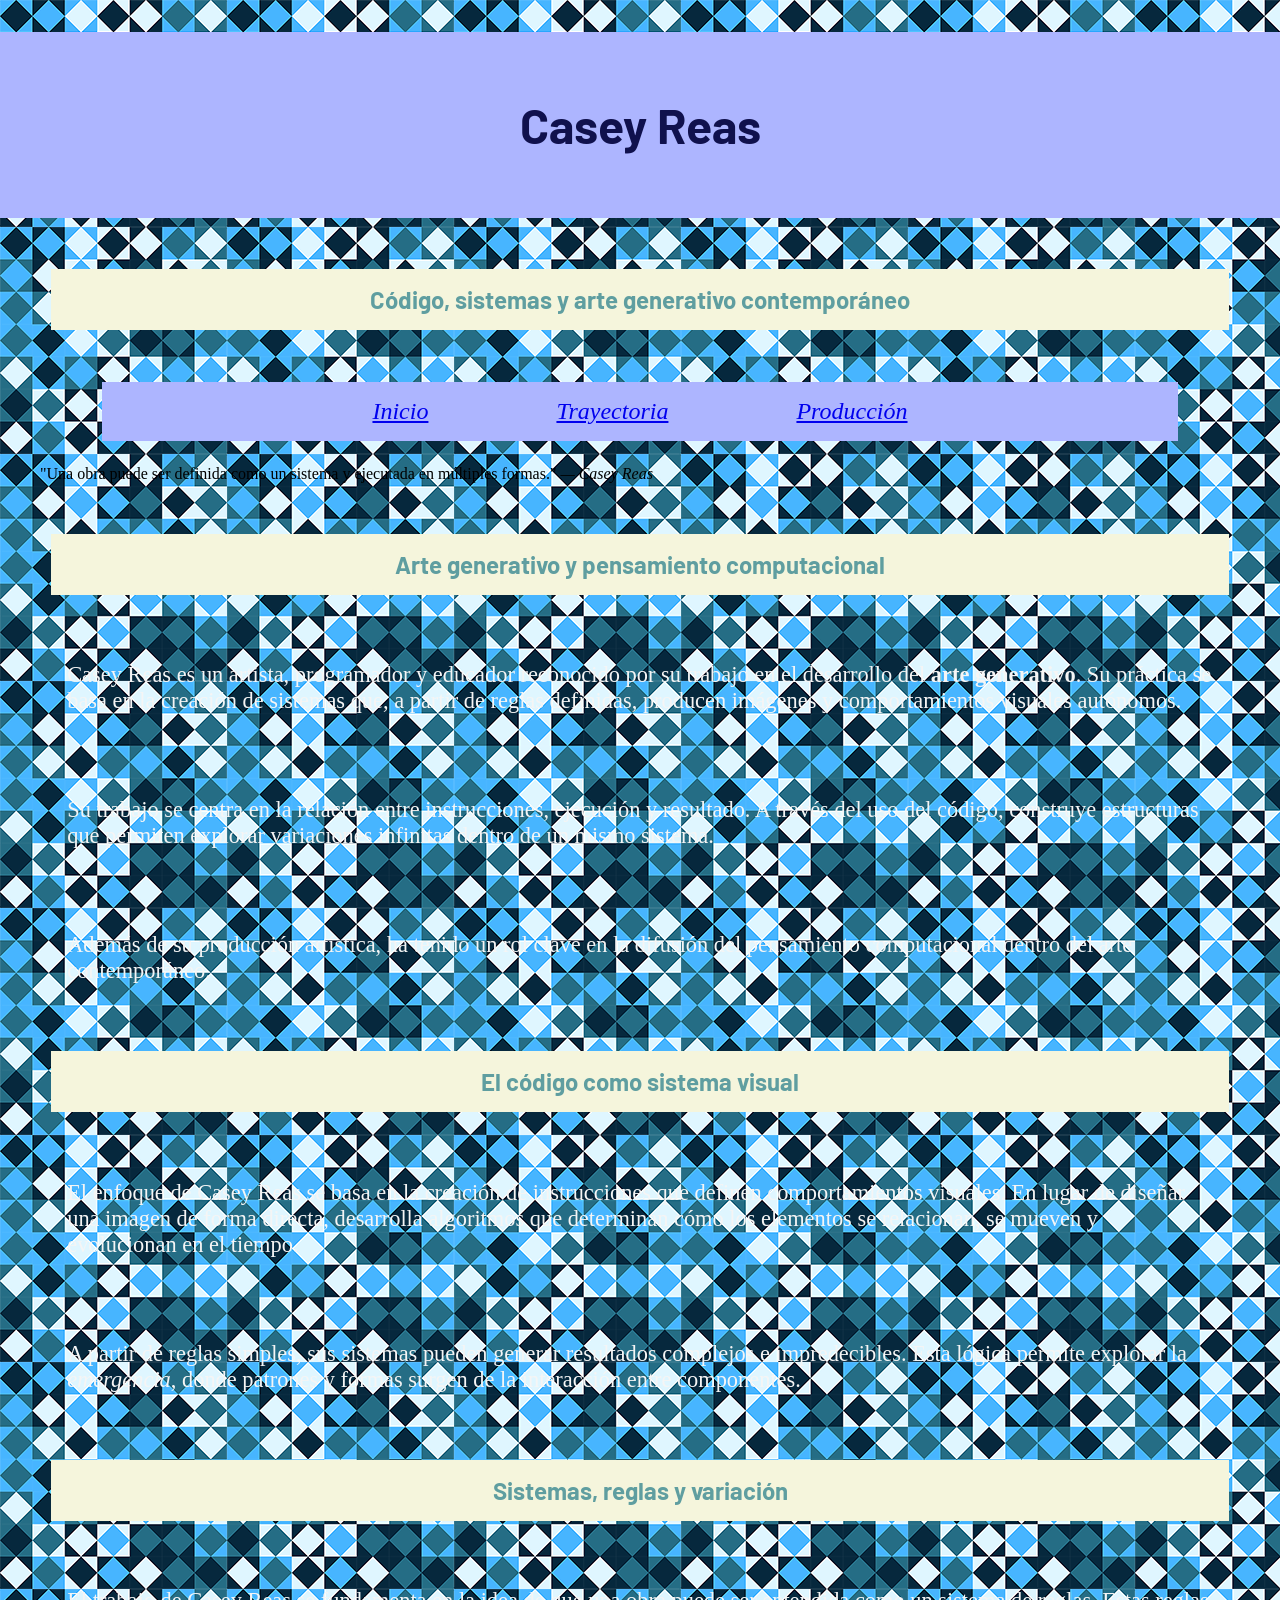
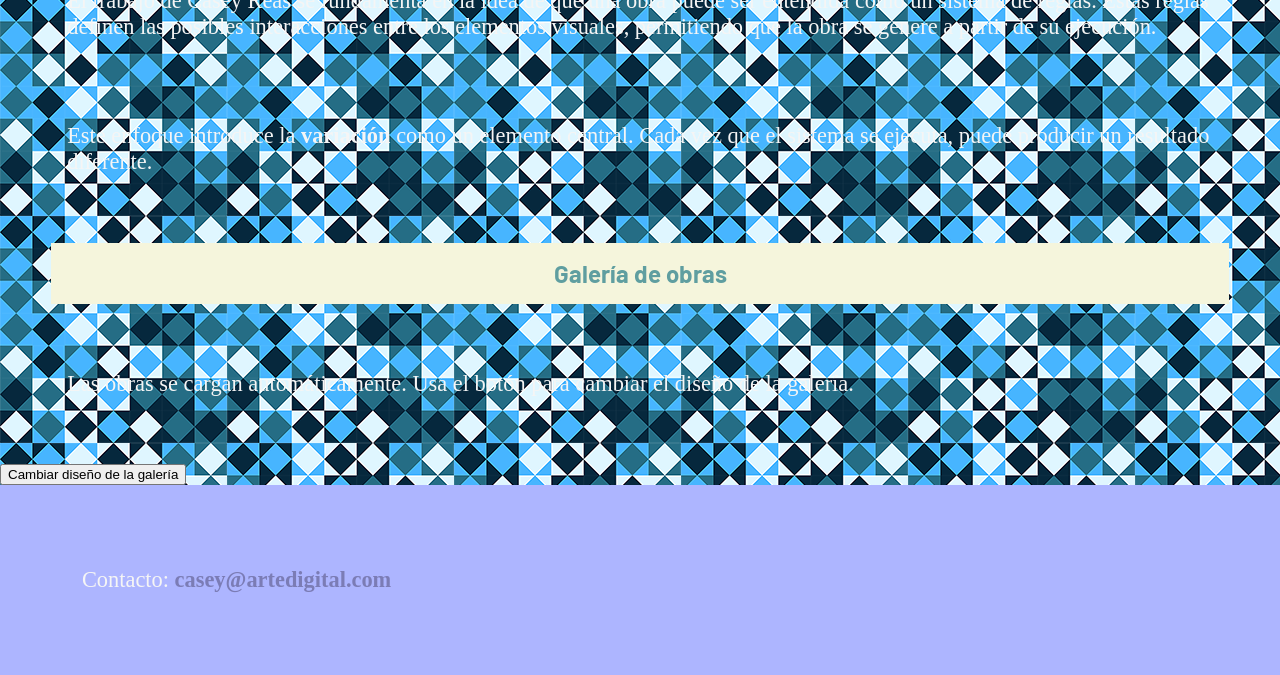
==== index.html @ 243c064f "organización principal de carpetas" ====
<!DOCTYPE html>
<html lang="es">
<head>
    <meta charset="UTF-8">
     <meta name="viewport" content="width=device-width, initial-scale=1.0">
  <title>Inicio - Arte generativo y sistemas</title>

<link rel="preconnect" href="https://fonts.googleapis.com">
<link rel="preconnect" href="https://fonts.gstatic.com" crossorigin>
<link href="https://fonts.googleapis.com/css2?family=Arvo:ital,wght@0,400;0,700;1,400;1,700&family=Barlow:ital,wght@0,100;0,200;0,300;0,400;0,500;0,600;0,700;0,800;0,900;1,100;1,200;1,300;1,400;1,500;1,600;1,700;1,800;1,900&display=swap" 
rel="stylesheet">

<link rel="stylesheet" href="css/estilos.css">

</head>

<body>

  <div class="contenedor">

    <header class="encabezado">
    <h1>Casey Reas</h1> 
    <h2>Código, sistemas y arte generativo contemporáneo</h2>
</header>

 <!-- Menu de navegacion: igual en las 3 paginas -->
    <nav class="menu">
      <ul>
        <li><a href="index.html" class="activo">Inicio</a></li>
        <li><a href="trayectoria.html">Trayectoria</a></li>
        <li><a href="produccion.html">Producción</a></li>
      </ul>
    </nav>


<main>

      <!-- Cita destacada del artista -->
      <section class="hero">
        <blockquote>
          "Una obra puede ser definida como un sistema y ejecutada en múltiples formas."
          <cite>— Casey Reas</cite>
        </blockquote>
      </section>

      <!-- Layout de 3 columnas del mismo ancho -->
      <section class="columnas">

 <article class="columna">
          <h2>Arte generativo y pensamiento computacional</h2>
          <p>Casey Reas es un artista, programador y educador reconocido por su trabajo en el desarrollo del <strong>arte generativo</strong>. Su práctica se basa en la creación de sistemas que, a partir de reglas definidas, producen imágenes y comportamientos visuales autónomos.</p>
          <p>Su trabajo se centra en la relación entre instrucciones, ejecución y resultado. A través del uso del código, construye estructuras que permiten explorar variaciones infinitas dentro de un mismo sistema.</p>
          <p>Además de su producción artística, ha tenido un rol clave en la difusión del pensamiento computacional dentro del arte contemporáneo.</p>
        </article>

        <article class="columna">
          <h2>El código como sistema visual</h2>
          <p>El enfoque de Casey Reas se basa en la creación de instrucciones que definen comportamientos visuales. En lugar de diseñar una imagen de forma directa, desarrolla algoritmos que determinan cómo los elementos se relacionan, se mueven y evolucionan en el tiempo.</p>
          <p>A partir de reglas simples, sus sistemas pueden generar resultados complejos e impredecibles. Esta lógica permite explorar la <em>emergencia</em>, donde patrones y formas surgen de la interacción entre componentes.</p>
        </article>
        <article class="columna">
          <h2>Sistemas, reglas y variación</h2>
          <p>El trabajo de Casey Reas se fundamenta en la idea de que una obra puede ser entendida como un sistema de reglas. Estas reglas definen las posibles interacciones entre los elementos visuales, permitiendo que la obra se genere a partir de su ejecución.</p>
          <p>Este enfoque introduce la <strong>variación</strong> como un elemento central. Cada vez que el sistema se ejecuta, puede producir un resultado diferente.</p>
        </article>

        </section>
         <!-- Galeria de obras java -->
      <section class="galeria" id="seccion-galeria">
        <h2>Galería de obras</h2>
        <p class="instrucciones">Las obras se cargan automáticamente. Usá el botón para cambiar el diseño de la galería.</p>

        <button id="btn-cambio-diseno" type="button">Cambiar diseño de la galería</button>

        <!-- Este contenedor lo completa js/galeria.js -->
        <div id="galeria-obras" class="galeria-obras">
          <!-- las obras se insertan dinamicamente desde JavaScript -->
        </div>
      </section>

    </main>

    <!-- Pie de pagina: igual en las 3 paginas -->
    <footer class="pie">
      <p>Contacto: <a href="mailto:casey@artedigital.com">casey@artedigital.com</a></p>
    </footer>

  </div>

  <!-- Solo se linkea el JS que esta pagina necesita-->
  <script src="js/galeria.js"></script>
</body>
</html>
---- css/estilos.css ----
/* hoja de estilos */
body { margin: 0;
    background-image: url('../imagenes/fondo.png');}

.box{background-color: rgb(196, 136, 171);
      margin: 0 auto;
    max-width: 1200px; }

.cont, .cont2, .cont3, .cont4, .cont5
 {
    display: flex;
    align-items: center;
}
.cont img, .cont3 img, .cont4 img {
    padding: 2%;
    width: 50%;
    margin: 5%;
}
.cont2 img {
    padding: 2%;
    width: 50%;
    margin-bottom: 5%;
    margin-right: 5%;
}
.cont2 section 
{
    padding: 2%;
    width: 50%  ; 
}

.cont section, .cont3 section, .cont4 section {
    padding: 2%;
    width: 50%  ;
        margin: 5%;
        
}


.cont5 {
    padding: 2%;
    width: 92%;
    
}


h1 {
    margin-bottom: 4%;
    color: rgb(16, 17, 77);
    background-color: rgb(173, 181, 255);
    text-align: center;
    font-family: 'Barlow', sans-serif;
    font-size: 3rem;
padding: 4rem;}

    ul{ font-style: oblique;
        list-style: none;
        display: flex; 
        justify-content: center;
         font-size: 1.5rem; 
         background-color: rgb(173, 181, 255);
          gap: 8rem; 
        padding: 1rem;
    margin-left: 8%;
margin-right: 8%;}

ul li a:hover{color: rgb(235, 93, 178);}

footer a {color: rgb(123, 124, 181);
            text-decoration: none;
            font-weight: bold;}
          footer a:hover {color: rgb(143, 47, 158);
            text-decoration: none;
            font-weight: bold;}
         
               
    
    .azul {color: rgb(16, 17, 77);
        text-align: center;
        font-family: 'Barlow', sans-serif;
        font-size: 1.5rem;
    margin: 2%;}

    h2, h3, h4{color:cadetblue; 
        background-color: beige;
        font-family: 'Barlow', sans-serif;
         font-size: 1.5rem;
    text-align: center;
padding: 1rem;
margin: 4%;
}

        p {color: whitesmoke;
            text-align: left;
        font-size: 1.4rem;
    padding: 1rem;
margin: 4%;}
        footer {text-align: center;
            font-size: 1rem;
            background-color: rgb(173, 181, 255);
            padding: 1rem;}
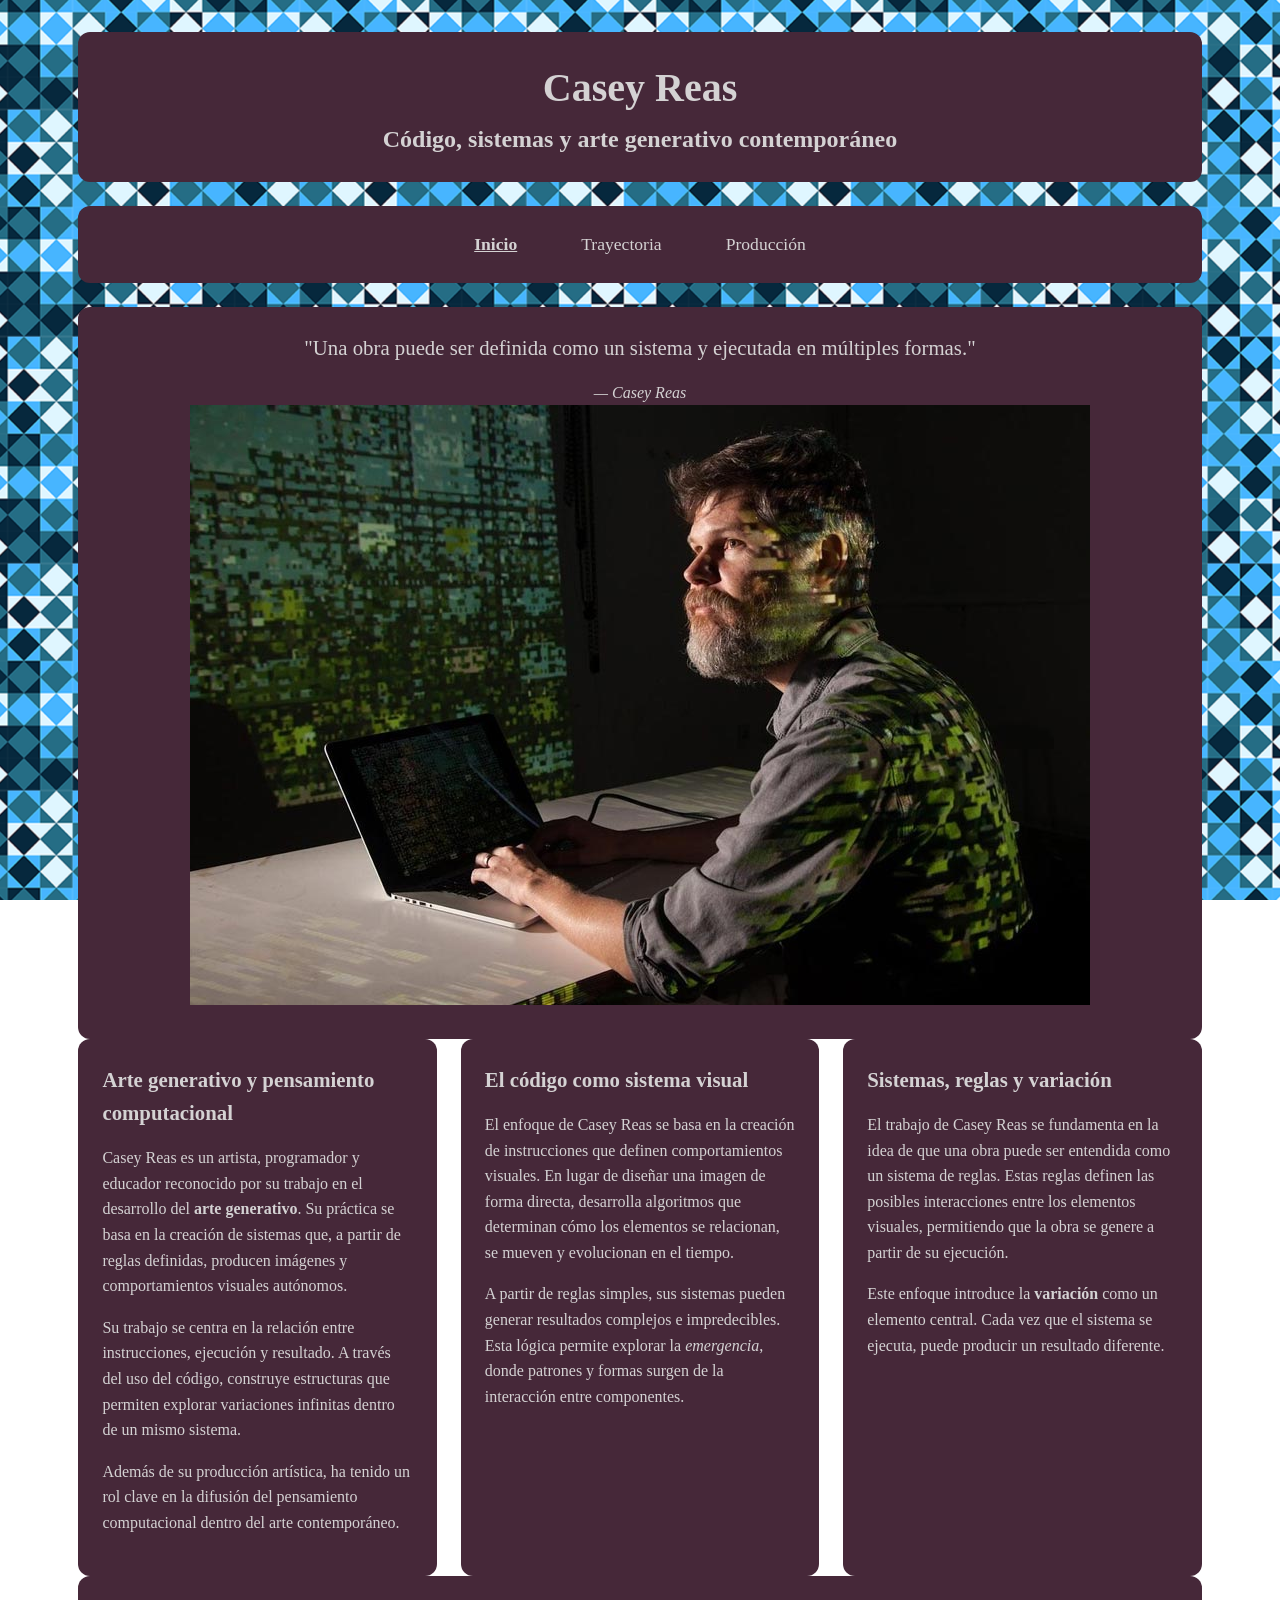
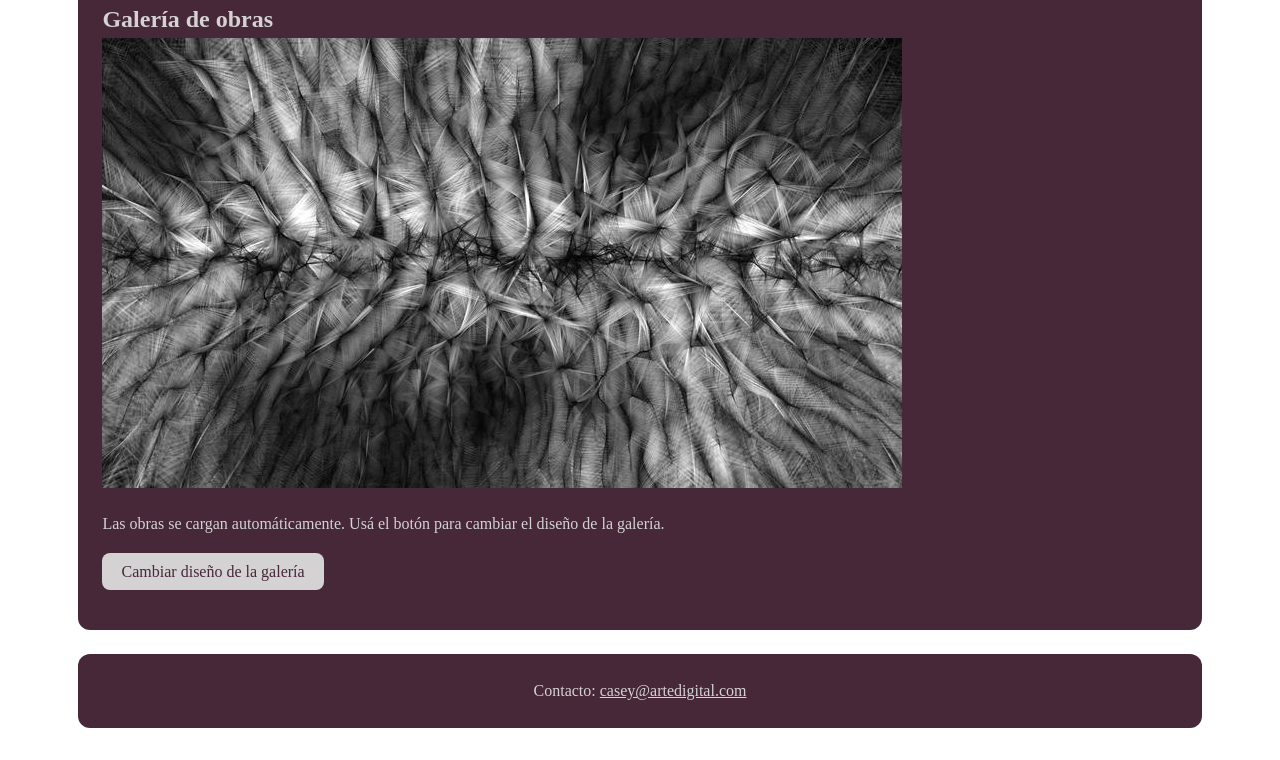
==== commit 006a664c: "estilos css" ====
--- a/index.html
+++ b/index.html
@@ -16,6 +16,8 @@
 
 <body>
 
+<main>
+  
   <div class="contenedor">
 
     <header class="encabezado">
@@ -40,6 +42,7 @@
         <blockquote>
           "Una obra puede ser definida como un sistema y ejecutada en múltiples formas."
           <cite>— Casey Reas</cite>
+          <img src="imagenes/reas.jpg" alt="Casey Reas trabajando en su estudio" class="foto-hero">
         </blockquote>
       </section>
 
@@ -68,6 +71,7 @@
          <!-- Galeria de obras java -->
       <section class="galeria" id="seccion-galeria">
         <h2>Galería de obras</h2>
+        <img src="imagenes/intro-2-resized.jpg" alt="Obra de Casey Reas" class="foto-galeria">
         <p class="instrucciones">Las obras se cargan automáticamente. Usá el botón para cambiar el diseño de la galería.</p>
 
         <button id="btn-cambio-diseno" type="button">Cambiar diseño de la galería</button>
@@ -86,7 +90,7 @@
     </footer>
 
   </div>
-
+</main>
   <!-- Solo se linkea el JS que esta pagina necesita-->
   <script src="js/galeria.js"></script>
 </body>
--- a/css/estilos.css
+++ b/css/estilos.css
@@ -1,100 +1,307 @@
-/* hoja de estilos */
-body { margin: 0;
-    background-image: url('../imagenes/fondo.png');}
-
-.box{background-color: rgb(196, 136, 171);
-      margin: 0 auto;
-    max-width: 1200px; }
-
-.cont, .cont2, .cont3, .cont4, .cont5
- {
-    display: flex;
-    align-items: center;
-}
-.cont img, .cont3 img, .cont4 img {
-    padding: 2%;
-    width: 50%;
-    margin: 5%;
-}
-.cont2 img {
-    padding: 2%;
-    width: 50%;
-    margin-bottom: 5%;
-    margin-right: 5%;
-}
-.cont2 section 
-{
-    padding: 2%;
-    width: 50%  ; 
-}
-
-.cont section, .cont3 section, .cont4 section {
-    padding: 2%;
-    width: 50%  ;
-        margin: 5%;
-        
-}
-
-
-.cont5 {
-    padding: 2%;
-    width: 92%;
-    
-}
-
-
-h1 {
-    margin-bottom: 4%;
-    color: rgb(16, 17, 77);
-    background-color: rgb(173, 181, 255);
-    text-align: center;
-    font-family: 'Barlow', sans-serif;
-    font-size: 3rem;
-padding: 4rem;}
-
-    ul{ font-style: oblique;
-        list-style: none;
-        display: flex; 
-        justify-content: center;
-         font-size: 1.5rem; 
-         background-color: rgb(173, 181, 255);
-          gap: 8rem; 
-        padding: 1rem;
-    margin-left: 8%;
-margin-right: 8%;}
-
-ul li a:hover{color: rgb(235, 93, 178);}
-
-footer a {color: rgb(123, 124, 181);
-            text-decoration: none;
-            font-weight: bold;}
-          footer a:hover {color: rgb(143, 47, 158);
-            text-decoration: none;
-            font-weight: bold;}
-         
-               
-    
-    .azul {color: rgb(16, 17, 77);
-        text-align: center;
-        font-family: 'Barlow', sans-serif;
-        font-size: 1.5rem;
-    margin: 2%;}
-
-    h2, h3, h4{color:cadetblue; 
-        background-color: beige;
-        font-family: 'Barlow', sans-serif;
-         font-size: 1.5rem;
-    text-align: center;
-padding: 1rem;
-margin: 4%;
-}
-
-        p {color: whitesmoke;
-            text-align: left;
-        font-size: 1.4rem;
-    padding: 1rem;
-margin: 4%;}
-        footer {text-align: center;
-            font-size: 1rem;
-            background-color: rgb(173, 181, 255);
-            padding: 1rem;}
+/*  Hoja de estilos comun a las 3 paginas */
+
+/* Reset basico: sacamos margenes y padding por defecto del navegador */
+* {
+  margin: 0;
+  padding: 0;
+  box-sizing: border-box;
+}
+
+/* ===========================================
+   Base del body
+   =========================================== */
+body {
+  /* TODO: reemplazar por la imagen de fondo real entregada en los materiales */
+background-image: url("../imagenes/fondo.png");
+ 
+  background-attachment: fixed;
+  background-position: center;
+
+  /* margen para que se vea el fondo alrededor del contenido */
+  padding: 2rem 1rem;
+
+  font-family: "Times New Roman", Times, serif;
+  color: rgb(212, 210, 211);
+
+  line-height: 1.6;
+}
+
+
+/* Titulos y elementos destacados usan la tipografia de Google (solo aqui) */
+h1, h2, h3,
+.tagline,
+blockquote cite {
+  font-family: ;
+}
+
+/*  Contenedor general: centra todo el sitio
+   y define un ancho maximo */
+.contenedor {
+  display: flex;
+  flex-direction: column;
+  gap: 1.5rem;
+
+  max-width: 75rem;
+  width: 90%;
+  margin: 0 auto;
+}
+
+/* Caja generica: fondo, bordes redondeados,
+   padding. Se aplica a header, nav, footer,
+   secciones y articulos "sueltos" */
+.encabezado,
+.menu,
+.pie,
+.hero,
+.columna,
+.formulario-paso,
+.resultados,
+.columna-principal article,
+.columna-sidebar section,
+.intro-ejercicio {
+  background-color: rgb(70, 40, 57);
+  border-radius: 0.75rem;
+  padding: 1.5rem;
+}
+
+/* Encabezado */
+.encabezado {
+  text-align: center;
+}
+
+.encabezado h1 {
+  font-size: 2.5rem;
+}
+
+.tagline {
+  font-size: 1rem;
+  margin-top: 0.5rem;
+}
+
+/* ===========================================
+   Menu de navegacion horizontal
+   =========================================== */
+.menu ul {
+  display: flex;
+  flex-direction: row;
+  justify-content: center;
+  gap: 2rem;
+  list-style: none;
+}
+
+.menu a {
+  color: rgb(212, 210, 211);
+  text-decoration: none;
+  font-size: 1.1rem;
+  padding: 0.5rem 1rem;
+  border-radius: 0.5rem;
+}
+
+.menu a:hover {
+  background-color: rgba(212, 210, 211, 0.15);
+}
+
+.menu a.activo {
+  text-decoration: underline;
+  font-weight: bold;
+}
+
+/* ===========================================
+   Cita destacada (pagina de inicio)
+   =========================================== */
+.hero blockquote {
+  font-size: 1.3rem;
+  text-align: center;
+}
+
+.hero cite {
+  display: block;
+  margin-top: 1rem;
+  font-size: 1rem;
+}
+
+/* ===========================================
+   Layout de 3 columnas iguales (pagina de inicio)
+   requisito punto 3 y punto 15 (flexbox)
+   =========================================== */
+.columnas {
+  display: flex;
+  flex-direction: row;
+  flex-wrap: wrap;
+  gap: 1.5rem;
+}
+
+
+
+.columna {
+  flex: 1 1 30%;
+}
+
+.columna h2 {
+  font-size: 1.3rem;
+  margin-bottom: 1rem;
+}
+
+.columna p {
+  margin-bottom: 1rem;
+}
+
+/* ===========================================
+   Galeria de obras (pagina de inicio)
+   =========================================== */
+.galeria {
+  background-color: rgb(70, 40, 57);
+  border-radius: 0.75rem;
+  padding: 1.5rem;
+}
+
+.galeria-obras {
+  display: flex;
+  flex-direction: row;
+  flex-wrap: wrap;
+  gap: 1rem;
+  margin-top: 1rem;
+}
+
+/* ===========================================
+   Layout de 2 columnas de ancho diferente
+   (pagina de trayectoria) - requisito punto 4
+   =========================================== */
+.dos-columnas {
+  display: flex;
+  flex-direction: row;
+  flex-wrap: wrap;
+  gap: 1.5rem;
+}
+
+.columna-principal {
+  flex: 2 1 60%;
+  display: flex;
+  flex-direction: column;
+  gap: 1.5rem;
+}
+
+.columna-sidebar {
+  flex: 1 1 30%;
+  display: flex;
+  flex-direction: column;
+  gap: 1.5rem;
+}
+
+.columna-principal h2 {
+  font-size: 1.4rem;
+  margin-bottom: 1rem;
+}
+
+.columna-principal p {
+  margin-bottom: 1rem;
+}
+
+.foto-articulo {
+  width: 100%;
+  border-radius: 0.75rem;
+  margin-bottom: 1rem;
+}
+
+.conceptos-clave ul {
+  list-style: none;
+  margin-top: 0.75rem;
+}
+
+.conceptos-clave li {
+  padding: 0.4rem 0;
+}
+
+.dato-curioso button {
+  margin-top: 1rem;
+}
+
+/* ===========================================
+   Pagina de produccion (ejercicio JS)
+   =========================================== */
+.instrucciones {
+  margin-top: 1rem;
+}
+
+.instrucciones ol {
+  margin-left: 1.5rem;
+  margin-top: 0.5rem;
+}
+
+.formulario-paso fieldset {
+  border: none;
+}
+
+.formulario-paso legend {
+  font-family: "Space Mono", monospace;
+  font-size: 1.2rem;
+  margin-bottom: 1rem;
+}
+
+.formulario-paso label {
+  display: block;
+  margin-top: 1rem;
+  margin-bottom: 0.3rem;
+}
+
+.formulario-paso input {
+  width: 100%;
+  padding: 0.5rem;
+  border-radius: 0.5rem;
+  border: none;
+  font-family: "Times New Roman", Times, serif;
+}
+
+.mensaje-error {
+  color: rgb(230, 150, 150);
+  margin-top: 0.5rem;
+  font-size: 0.9rem;
+}
+
+/* ===========================================
+   Botones (comunes a todo el sitio)
+   =========================================== */
+button {
+  background-color: rgb(212, 210, 211);
+  color: rgb(70, 40, 57);
+  border: none;
+  border-radius: 0.5rem;
+  padding: 0.6rem 1.2rem;
+  margin-top: 1rem;
+  font-family: "Times New Roman", Times, serif;
+  font-size: 1rem;
+  cursor: pointer;
+}
+
+button:disabled {
+  opacity: 0.4;
+  cursor: not-allowed;
+}
+
+/* ===========================================
+   Pie de pagina
+   =========================================== */
+.pie {
+  text-align: center;
+}
+
+.pie a {
+  color: rgb(212, 210, 211);
+}
+
+/* ===========================================
+   Responsive: en pantallas chicas, las columnas
+   pasan a ocupar todo el ancho
+   =========================================== */
+@media (max-width: 48rem) {
+  .columnas,
+  .dos-columnas {
+    flex-direction: column;
+  }
+
+  .columna,
+  .columna-principal,
+  .columna-sidebar {
+    flex: 1 1 100%;
+  }
+}
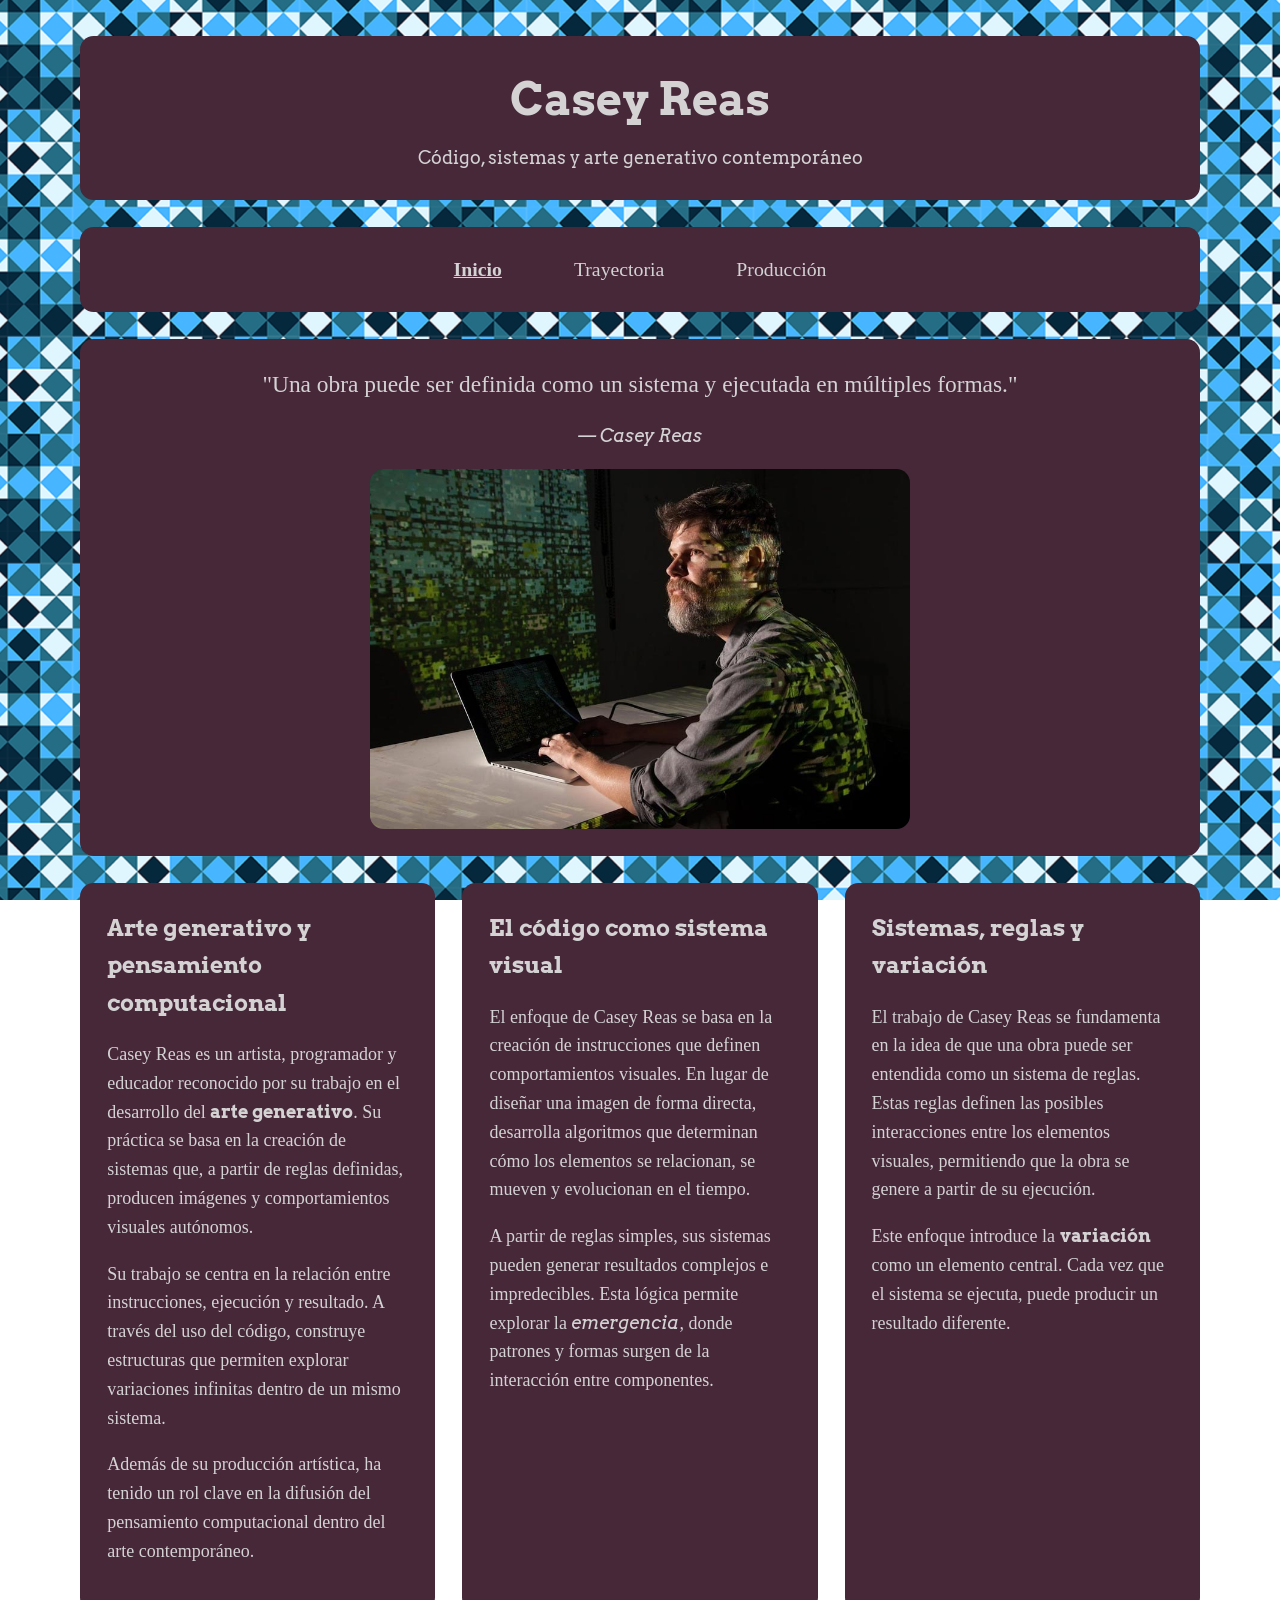
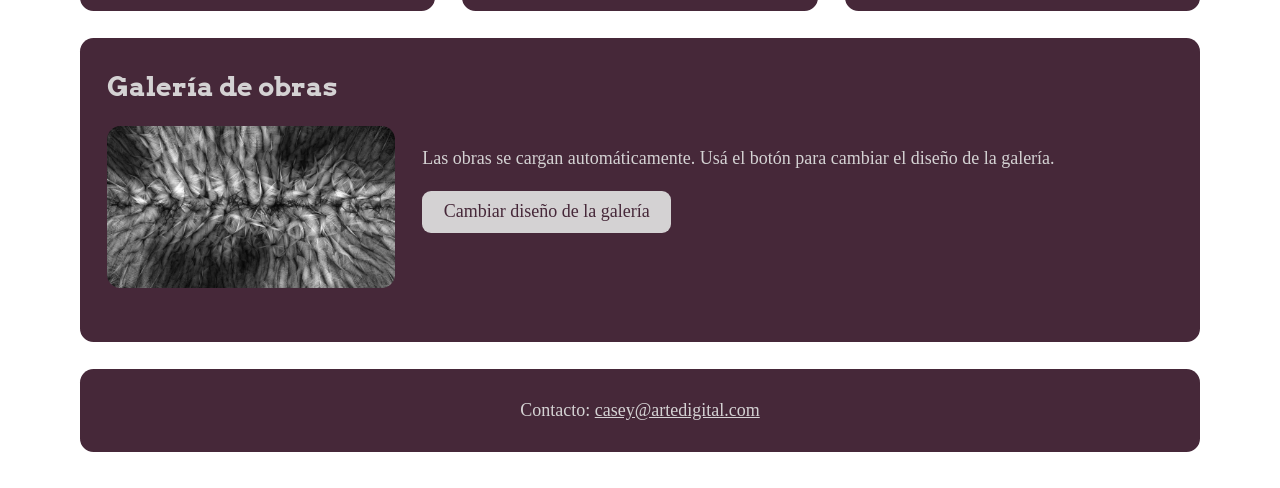
==== commit 7251cfc7: "detalles y comienzo del js" ====
--- a/index.html
+++ b/index.html
@@ -3,7 +3,7 @@
 <head>
     <meta charset="UTF-8">
      <meta name="viewport" content="width=device-width, initial-scale=1.0">
-  <title>Inicio - Arte generativo y sistemas</title>
+  <title>Arte generativo y sistemas</title>
 
 <link rel="preconnect" href="https://fonts.googleapis.com">
 <link rel="preconnect" href="https://fonts.gstatic.com" crossorigin>
@@ -16,8 +16,6 @@
 
 <body>
 
-<main>
-  
   <div class="contenedor">
 
     <header class="encabezado">
@@ -71,10 +69,14 @@
          <!-- Galeria de obras java -->
       <section class="galeria" id="seccion-galeria">
         <h2>Galería de obras</h2>
-        <img src="imagenes/intro-2-resized.jpg" alt="Obra de Casey Reas" class="foto-galeria">
-        <p class="instrucciones">Las obras se cargan automáticamente. Usá el botón para cambiar el diseño de la galería.</p>
 
-        <button id="btn-cambio-diseno" type="button">Cambiar diseño de la galería</button>
+        <div class="galeria-intro">
+          <img src="imagenes/intro-2-resized.jpg" alt="Obra de Casey Reas" class="foto-galeria">
+          <div class="texto-galeria">
+            <p class="instrucciones">Las obras se cargan automáticamente. Usá el botón para cambiar el diseño de la galería.</p>
+            <button id="btn-cambio-diseno" type="button">Cambiar diseño de la galería</button>
+          </div>
+        </div>
 
         <!-- Este contenedor lo completa js/galeria.js -->
         <div id="galeria-obras" class="galeria-obras">
@@ -90,12 +92,8 @@
     </footer>
 
   </div>
-</main>
+
   <!-- Solo se linkea el JS que esta pagina necesita-->
   <script src="js/galeria.js"></script>
 </body>
-</html>
-
-
-
-
+</html>
--- a/css/estilos.css
+++ b/css/estilos.css
@@ -7,13 +7,18 @@
   box-sizing: border-box;
 }
 
+/* Aumenta el tamano base de la letra en todo el sitio (1rem = 18px en vez de 16px) */
+html {
+  font-size: 112.5%;
+}
+
 /* ===========================================
    Base del body
    =========================================== */
 body {
   /* TODO: reemplazar por la imagen de fondo real entregada en los materiales */
-background-image: url("../imagenes/fondo.png");
- 
+  background-image: url("../imagenes/fondo.png");
+
   background-attachment: fixed;
   background-position: center;
 
@@ -25,13 +30,23 @@
 
   line-height: 1.6;
 }
-
 
 /* Titulos y elementos destacados usan la tipografia de Google (solo aqui) */
 h1, h2, h3,
 .tagline,
+strong,
+em,
+legend,
 blockquote cite {
-  font-family: ;
+  font-family: "Arvo", serif;
+}
+
+/* Main: da espacio arriba/abajo entre las secciones de contenido
+   (hero, columnas, galeria / dos-columnas / formularios) */
+main {
+  display: flex;
+  flex-direction: column;
+  gap: 1.5rem;
 }
 
 /*  Contenedor general: centra todo el sitio
@@ -73,8 +88,10 @@
   font-size: 2.5rem;
 }
 
+.encabezado h2,
 .tagline {
   font-size: 1rem;
+  font-weight: normal;
   margin-top: 0.5rem;
 }
 
@@ -120,6 +137,14 @@
   font-size: 1rem;
 }
 
+.foto-hero {
+  width: 100%;
+  max-width: 30rem;
+  border-radius: 0.75rem;
+  margin: 1rem auto 0;
+  display: block;
+}
+
 /* ===========================================
    Layout de 3 columnas iguales (pagina de inicio)
    requisito punto 3 y punto 15 (flexbox)
@@ -131,8 +156,6 @@
   gap: 1.5rem;
 }
 
-
-
 .columna {
   flex: 1 1 30%;
 }
@@ -155,12 +178,33 @@
   padding: 1.5rem;
 }
 
+/* Imagen de la galeria al lado del texto/boton */
+.galeria-intro {
+  display: flex;
+  flex-direction: row;
+  flex-wrap: wrap;
+  align-items: flex-start;
+  gap: 1.5rem;
+  margin-top: 1rem;
+}
+
+.foto-galeria {
+  flex: 1 1 12rem;
+  max-width: 16rem;
+  width: 100%;
+  border-radius: 0.75rem;
+}
+
+.texto-galeria {
+  flex: 2 1 20rem;
+}
+
 .galeria-obras {
   display: flex;
   flex-direction: row;
   flex-wrap: wrap;
   gap: 1rem;
-  margin-top: 1rem;
+  margin-top: 1.5rem;
 }
 
 /* ===========================================
@@ -191,16 +235,31 @@
 .columna-principal h2 {
   font-size: 1.4rem;
   margin-bottom: 1rem;
+  flex: 1 1 100%;
 }
 
 .columna-principal p {
   margin-bottom: 1rem;
 }
 
+/* Cada articulo se acomoda en fila: foto al lado del texto */
+.columna-principal article {
+  display: flex;
+  flex-direction: row;
+  flex-wrap: wrap;
+  align-items: flex-start;
+  gap: 1.5rem;
+}
+
+.texto-articulo {
+  flex: 2 1 20rem;
+}
+
 .foto-articulo {
+  flex: 1 1 12rem;
   width: 100%;
-  border-radius: 0.75rem;
-  margin-bottom: 1rem;
+  max-width: 16rem;
+  border-radius: 0.75rem;
 }
 
 .conceptos-clave ul {
@@ -233,7 +292,6 @@
 }
 
 .formulario-paso legend {
-  font-family: "Space Mono", monospace;
   font-size: 1.2rem;
   margin-bottom: 1rem;
 }
@@ -295,7 +353,9 @@
    =========================================== */
 @media (max-width: 48rem) {
   .columnas,
-  .dos-columnas {
+  .dos-columnas,
+  .columna-principal article,
+  .galeria-intro {
     flex-direction: column;
   }
 
@@ -304,4 +364,9 @@
   .columna-sidebar {
     flex: 1 1 100%;
   }
+
+  .foto-articulo,
+  .foto-galeria {
+    max-width: 100%;
+  }
 }
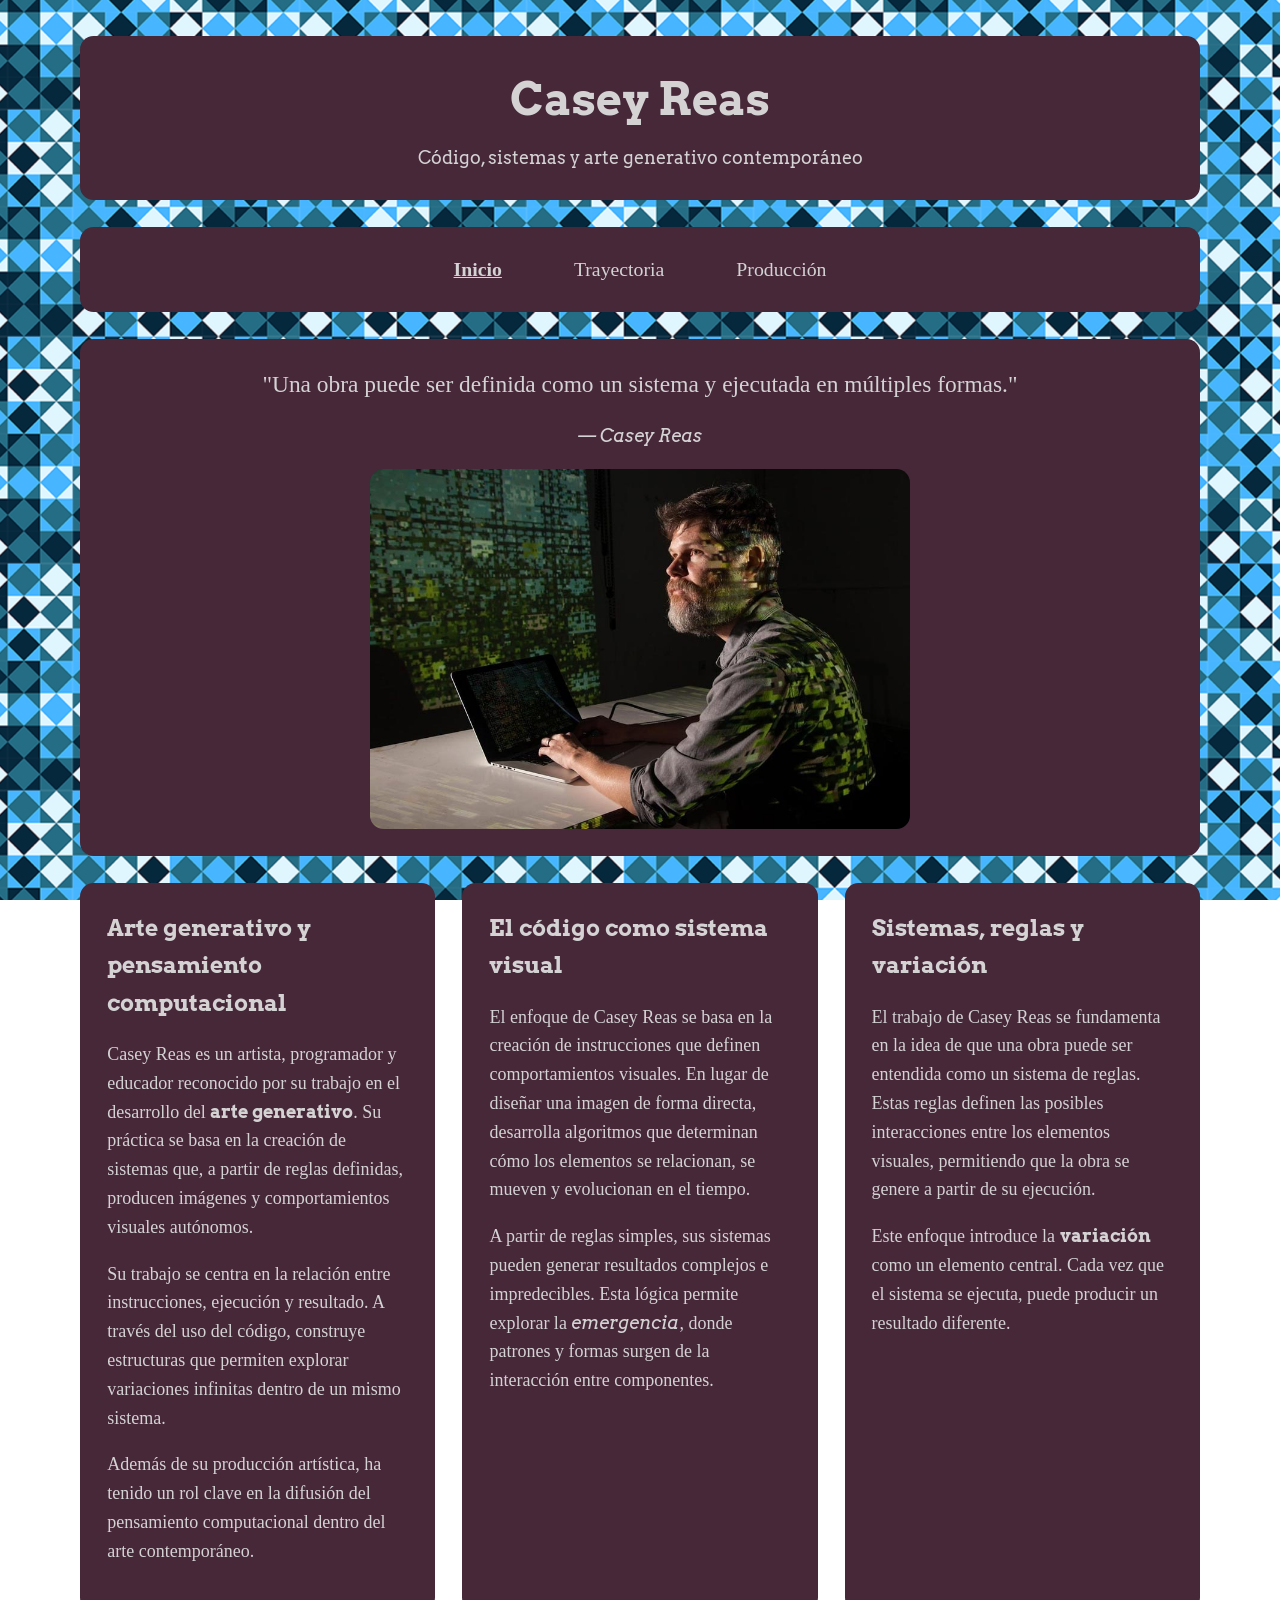
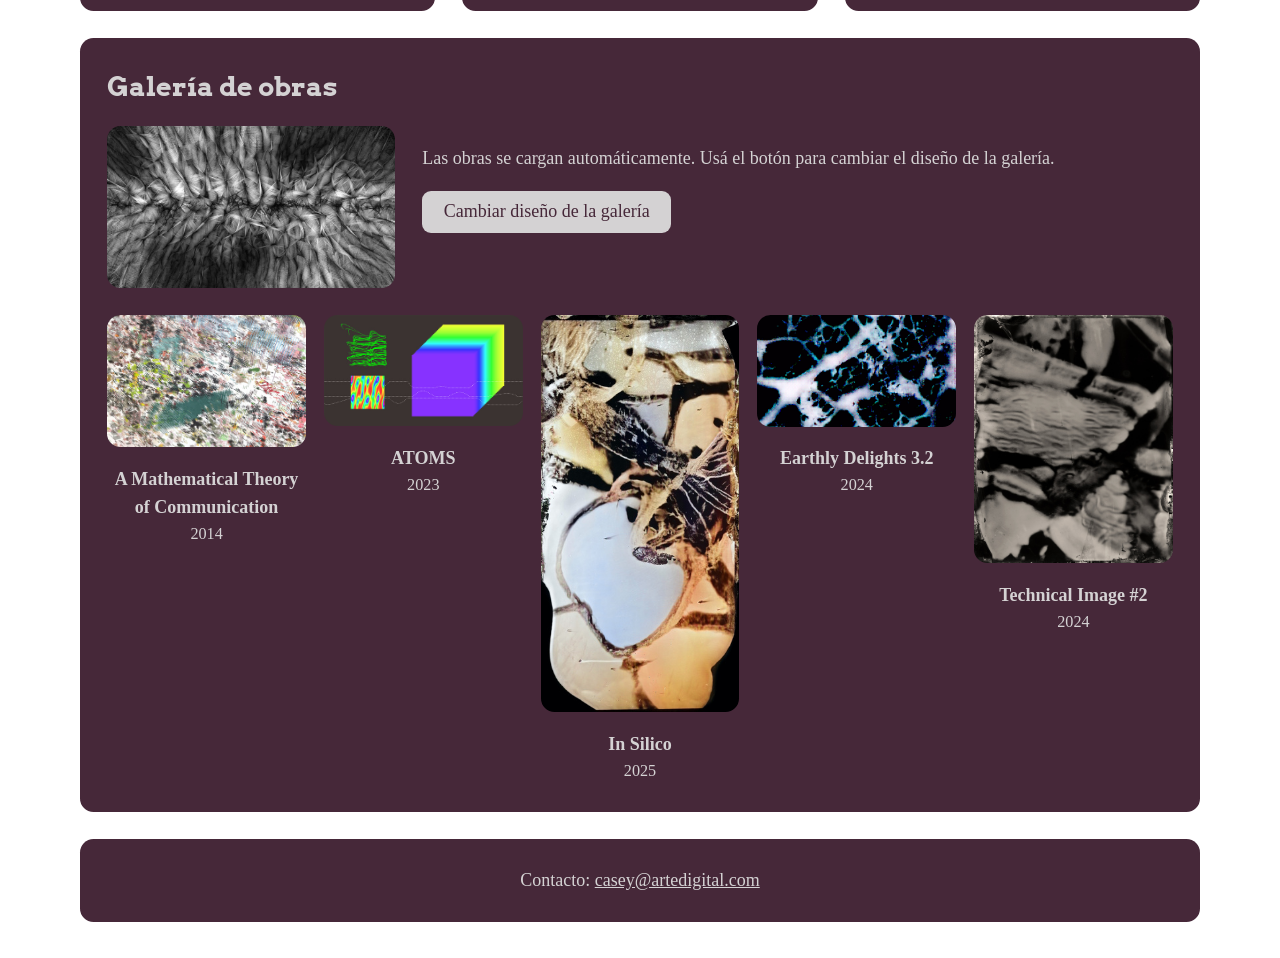
==== commit a7b79b9a: "galeria en js y css" ====
--- a/index.html
+++ b/index.html
@@ -2,7 +2,6 @@
 <html lang="es">
 <head>
     <meta charset="UTF-8">
-     <meta name="viewport" content="width=device-width, initial-scale=1.0">
   <title>Arte generativo y sistemas</title>
 
 <link rel="preconnect" href="https://fonts.googleapis.com">
--- a/css/estilos.css
+++ b/css/estilos.css
@@ -207,6 +207,42 @@
   margin-top: 1.5rem;
 }
 
+/* Cada tarjeta de obra dentro de la galeria */
+.obra {
+  flex: 1 1 10rem;
+  max-width: 12rem;
+  text-align: center;
+}
+
+.obra-imagen {
+  width: 100%;
+  border-radius: 0.75rem;
+  margin-bottom: 0.5rem;
+}
+
+.obra-nombre {
+  font-weight: bold;
+}
+
+.obra-anio {
+  font-size: 0.9rem;
+}
+
+/* Diseño alternativo de la galeria (requisito punto 23) */
+.galeria-obras-alt .obra {
+  max-width: 20rem;
+}
+
+.galeria-obras-alt .obra-imagen {
+  border-radius: 0;
+}
+
+.galeria-obras-alt .obra-nombre,
+.galeria-obras-alt .obra-anio {
+  color: rgb(70, 40, 57);
+  background-color: rgb(212, 210, 211);
+}
+
 /* ===========================================
    Layout de 2 columnas de ancho diferente
    (pagina de trayectoria) - requisito punto 4
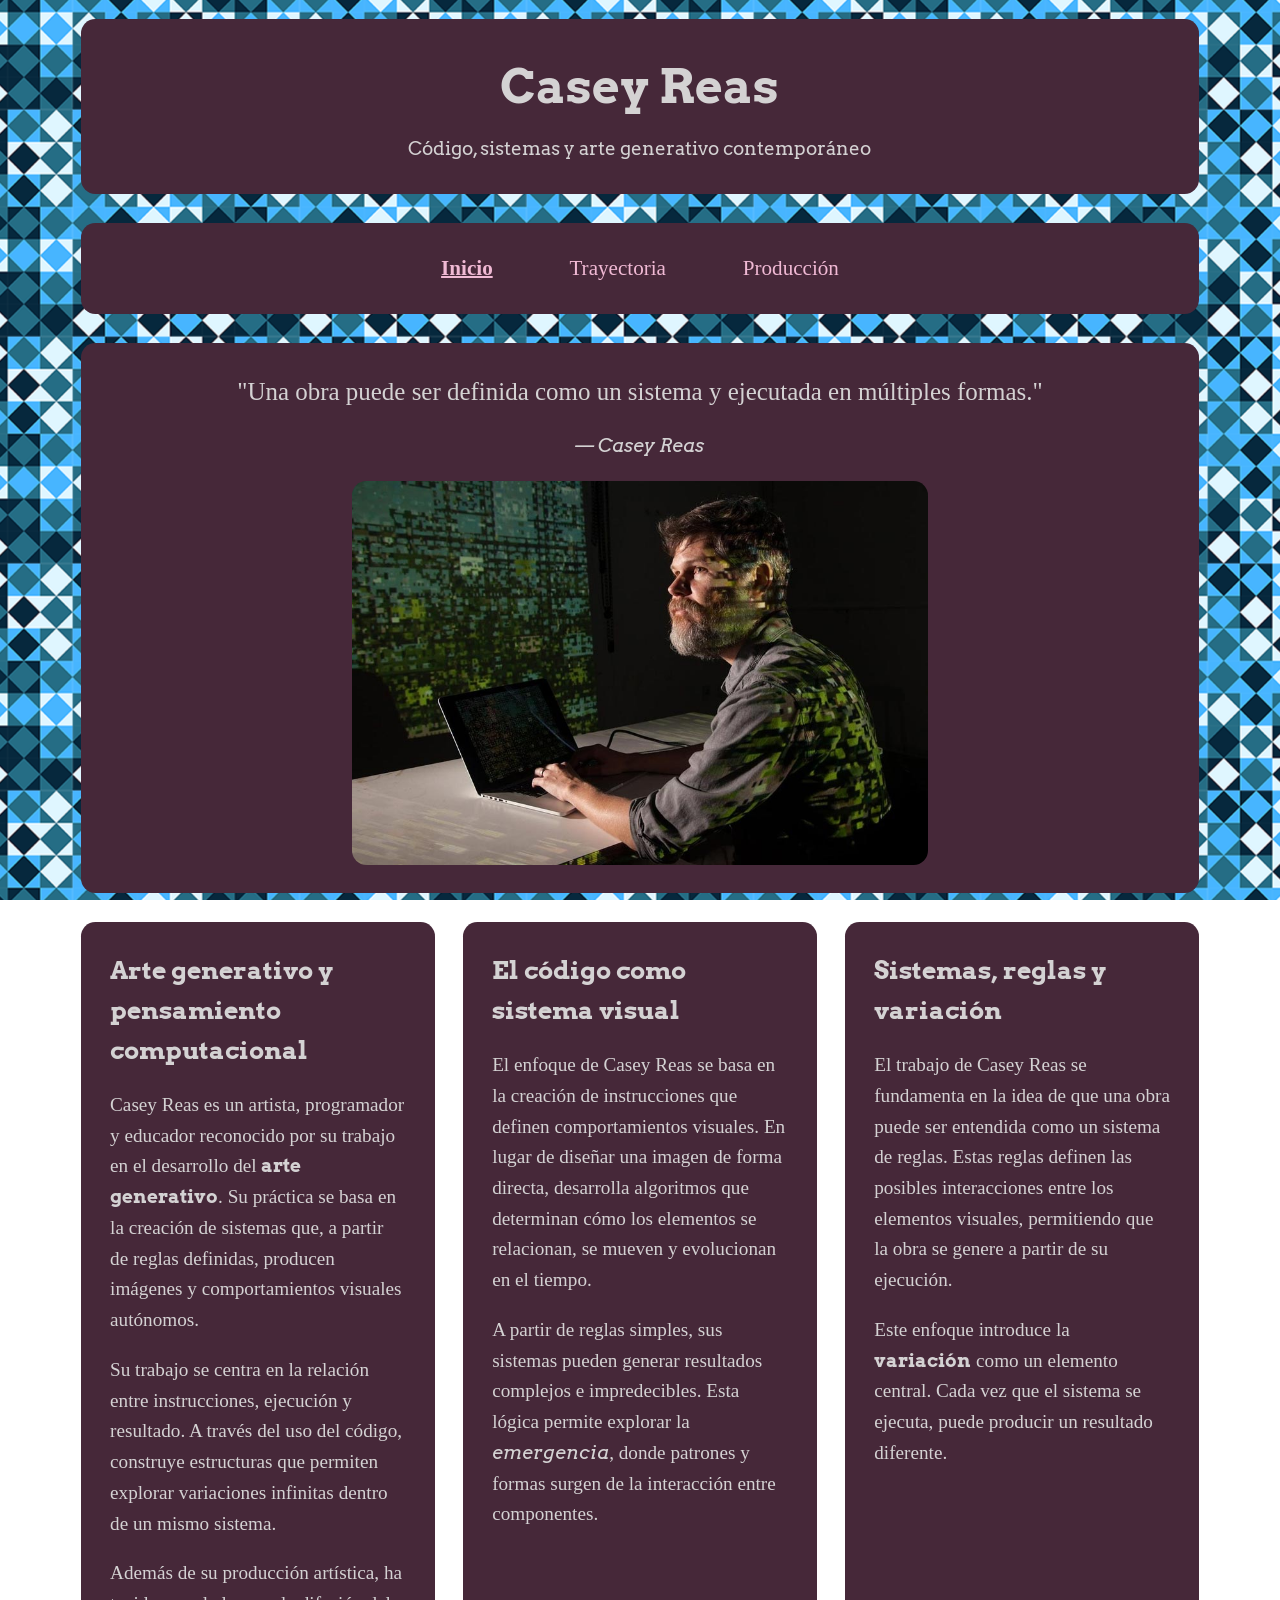
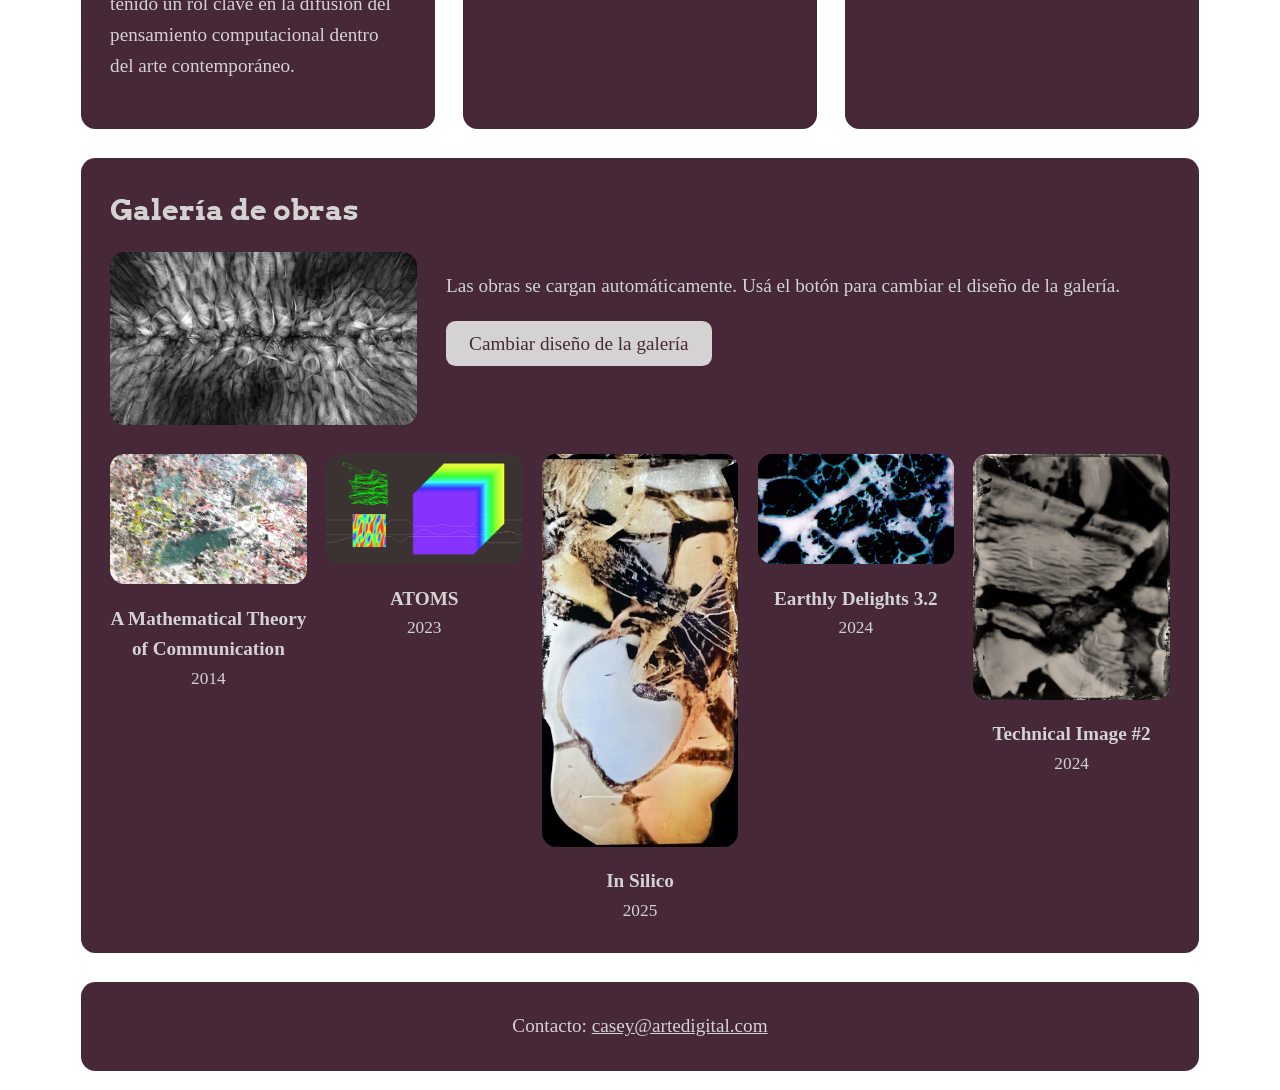
==== commit de9e319b: "ultimos detalles" ====
--- a/index.html
+++ b/index.html
@@ -79,7 +79,7 @@
 
         <!-- Este contenedor lo completa js/galeria.js -->
         <div id="galeria-obras" class="galeria-obras">
-          <!-- las obras se insertan dinamicamente desde JavaScript -->
+          <!-- las obras se insertan dinamicamente desde js-->
         </div>
       </section>
 
@@ -92,7 +92,6 @@
 
   </div>
 
-  <!-- Solo se linkea el JS que esta pagina necesita-->
   <script src="js/galeria.js"></script>
 </body>
 </html>
--- a/css/estilos.css
+++ b/css/estilos.css
@@ -1,29 +1,24 @@
-/*  Hoja de estilos comun a las 3 paginas */
-
-/* Reset basico: sacamos margenes y padding por defecto del navegador */
+/*  Hoja de estilos para las 3 paginas */
+
 * {
   margin: 0;
   padding: 0;
   box-sizing: border-box;
 }
 
-/* Aumenta el tamano base de la letra en todo el sitio (1rem = 18px en vez de 16px) */
 html {
-  font-size: 112.5%;
-}
-
-/* ===========================================
-   Base del body
-   =========================================== */
+  font-size: 1.2rem;
+}
+
+/*   Base del body */
 body {
-  /* TODO: reemplazar por la imagen de fondo real entregada en los materiales */
   background-image: url("../imagenes/fondo.png");
 
   background-attachment: fixed;
   background-position: center;
 
   /* margen para que se vea el fondo alrededor del contenido */
-  padding: 2rem 1rem;
+  padding: 1rem;
 
   font-family: "Times New Roman", Times, serif;
   color: rgb(212, 210, 211);
@@ -95,9 +90,7 @@
   margin-top: 0.5rem;
 }
 
-/* ===========================================
-   Menu de navegacion horizontal
-   =========================================== */
+/* Menu de navegacion horizontal */
 .menu ul {
   display: flex;
   flex-direction: row;
@@ -107,7 +100,7 @@
 }
 
 .menu a {
-  color: rgb(212, 210, 211);
+  color: rgb(240, 185, 212);
   text-decoration: none;
   font-size: 1.1rem;
   padding: 0.5rem 1rem;
@@ -115,7 +108,7 @@
 }
 
 .menu a:hover {
-  background-color: rgba(212, 210, 211, 0.15);
+  background-color: rgba(201, 29, 115, 0.15);
 }
 
 .menu a.activo {
@@ -123,9 +116,7 @@
   font-weight: bold;
 }
 
-/* ===========================================
-   Cita destacada (pagina de inicio)
-   =========================================== */
+/*    Cita destacada (pagina de inicio */
 .hero blockquote {
   font-size: 1.3rem;
   text-align: center;
@@ -145,10 +136,7 @@
   display: block;
 }
 
-/* ===========================================
-   Layout de 3 columnas iguales (pagina de inicio)
-   requisito punto 3 y punto 15 (flexbox)
-   =========================================== */
+/* Layout de 3 columnas iguales (pagina de inicio) */
 .columnas {
   display: flex;
   flex-direction: row;
@@ -169,9 +157,7 @@
   margin-bottom: 1rem;
 }
 
-/* ===========================================
-   Galeria de obras (pagina de inicio)
-   =========================================== */
+/*   Galeria de obras (pagina de inicio */
 .galeria {
   background-color: rgb(70, 40, 57);
   border-radius: 0.75rem;
@@ -228,7 +214,7 @@
   font-size: 0.9rem;
 }
 
-/* Diseño alternativo de la galeria (requisito punto 23) */
+/* Diseño alternativo de la galeria */
 .galeria-obras-alt .obra {
   max-width: 20rem;
 }
@@ -243,10 +229,8 @@
   background-color: rgb(212, 210, 211);
 }
 
-/* ===========================================
-   Layout de 2 columnas de ancho diferente
-   (pagina de trayectoria) - requisito punto 4
-   =========================================== */
+/*   Layout de 2 columnas de ancho diferente
+   (pagina de trayectoria) */
 .dos-columnas {
   display: flex;
   flex-direction: row;
@@ -311,9 +295,7 @@
   margin-top: 1rem;
 }
 
-/* ===========================================
-   Pagina de produccion (ejercicio JS)
-   =========================================== */
+/*    Pagina de produccion (ejercicio JS) */
 .instrucciones {
   margin-top: 1rem;
 }
@@ -352,9 +334,7 @@
   font-size: 0.9rem;
 }
 
-/* ===========================================
-   Botones (comunes a todo el sitio)
-   =========================================== */
+/*  Botones (comunes a todo el sitio) */
 button {
   background-color: rgb(212, 210, 211);
   color: rgb(70, 40, 57);
@@ -372,9 +352,7 @@
   cursor: not-allowed;
 }
 
-/* ===========================================
-   Pie de pagina
-   =========================================== */
+/*    Pie de pagina */
 .pie {
   text-align: center;
 }
@@ -383,10 +361,8 @@
   color: rgb(212, 210, 211);
 }
 
-/* ===========================================
-   Responsive: en pantallas chicas, las columnas
-   pasan a ocupar todo el ancho
-   =========================================== */
+/*  Responsive: en pantallas chicas, las columnas
+   pasan a ocupar todo el ancho */
 @media (max-width: 48rem) {
   .columnas,
   .dos-columnas,
